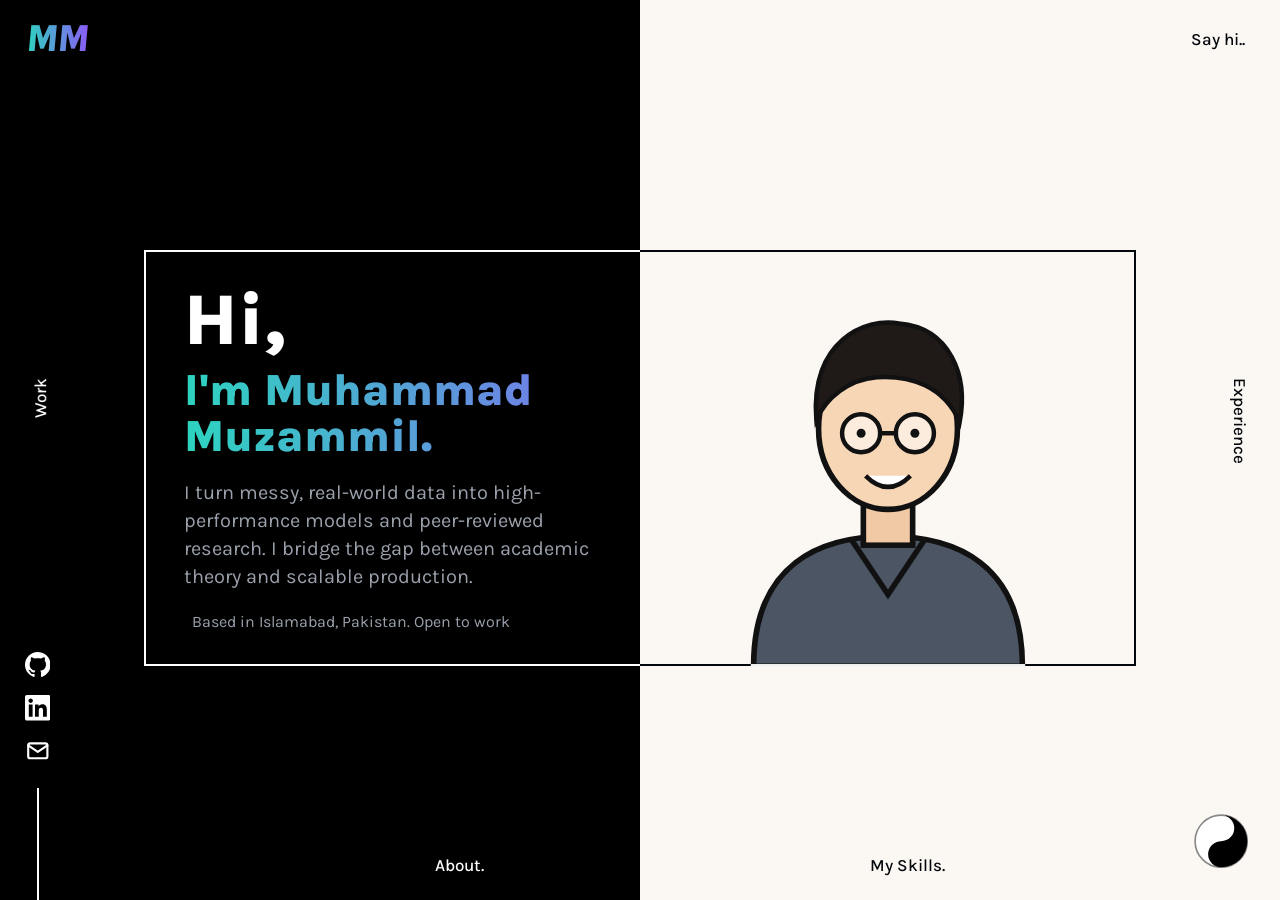
==== index.html @ f8e3b4ed "Add HTML, CSS, and JS files" ====
<!DOCTYPE html>
<html lang="en">
<head>
<meta charset="utf-8">
<meta name="viewport" content="width=device-width, initial-scale=1">
<title>Home | Muhammad Muzammil</title>
<meta name="description" content="Muhammad Muzammil, software engineering student building machine learning pipelines, RAG and LLM systems. Open to work.">
<link rel="preconnect" href="https://fonts.googleapis.com"><link rel="preconnect" href="https://fonts.gstatic.com" crossorigin>
<link href="https://fonts.googleapis.com/css2?family=Karla:ital,wght@0,400;0,500;0,700;0,800;1,800&family=Space+Mono:ital@1&display=swap" rel="stylesheet">
<link rel="stylesheet" href="style.css">
<script src="script.js"></script>
</head>
<body data-page="home">
<main class="hero">
 <div class="hero-box">
  <div class="hero-text">
   <h1><span>Hi,</span><span class="name">I'm Muhammad Muzammil.</span></h1>
   <p>I turn messy, real-world data into high-performance models and peer-reviewed research. I bridge the gap between academic theory and scalable production.</p>
   <p class="more">&nbsp; Based in Islamabad, Pakistan. Open to work</p>
  </div>
  <div class="hero-art"><svg viewBox="0 0 300 360" role="img" aria-label="Drawn avatar of a smiling developer in glasses and a grey hoodie">
<path d="M30 360C30 268 90 244 150 244s120 24 120 116z" fill="#4b5563" stroke="#111" stroke-width="5"/>
<path d="M118 248l32 48 32-48" fill="none" stroke="#111" stroke-width="5"/>
<rect x="128" y="200" width="44" height="52" fill="#f2c9a5" stroke="#111" stroke-width="5"/>
<ellipse cx="150" cy="148" rx="62" ry="72" fill="#f7d6b6" stroke="#111" stroke-width="5"/>
<path d="M86 140C80 70 130 48 160 54c45 4 62 46 54 88-14-32-44-42-74-40-25 2-45 18-54 38z" fill="#1f1a17" stroke="#111" stroke-width="4"/>
<circle cx="126" cy="152" r="17" fill="rgba(255,255,255,.55)" stroke="#111" stroke-width="4"/><circle cx="174" cy="152" r="17" fill="rgba(255,255,255,.55)" stroke="#111" stroke-width="4"/>
<path d="M143 152h14" stroke="#111" stroke-width="4"/><circle cx="126" cy="152" r="4" fill="#111"/><circle cx="174" cy="152" r="4" fill="#111"/>
<path d="M130 190q20 20 40 0" fill="#fff" stroke="#111" stroke-width="4" stroke-linejoin="round"/>
<path d="M60 330l-14-70M240 330l14-70" stroke="#111" stroke-width="5" stroke-linecap="round" opacity=".0"/></svg></div>
 </div>
</main>
</body>
</html>
---- style.css ----
:root{--bg:#000;--fg:#fff;--bg2:#fbf7f3;--mut:#9aa0ab;--line:#fff;--a1:#2dd4bf;--a2:#8b5cf6;--glow1:rgba(139,92,246,.3);--glow2:rgba(45,212,191,.2);--chip:rgba(255,255,255,.08)}
[data-theme=light]{--bg:#fbf7f3;--fg:#111;--bg2:#000;--mut:#555;--line:#111;--a1:#0d9488;--a2:#6d28d9;--glow1:rgba(109,40,217,.14);--glow2:rgba(13,148,136,.14);--chip:rgba(0,0,0,.06)}
*{box-sizing:border-box}
html{scroll-behavior:smooth}
body{margin:0;font:1.0625rem/1.6 Karla,system-ui,sans-serif;color:var(--fg);background:radial-gradient(circle at 85% 10%,var(--glow1),transparent 42%),radial-gradient(circle at 8% 92%,var(--glow2),transparent 42%),var(--bg);background-attachment:fixed;animation:fade .6s both}
h1,h2,h3,h4,p,ul{margin:0;padding:0}ul{list-style:none}
a{color:inherit}
:focus-visible{outline:3px solid var(--a1);outline-offset:3px}
@keyframes fade{from{opacity:0}}
@keyframes rise{from{opacity:0;transform:translateY(16px)}}
@keyframes bob{50%{transform:translateY(-10px)}}
#stars{position:fixed;inset:0;z-index:-1;pointer-events:none}

/* frame */
.logo{position:fixed;left:1.6rem;top:1rem;z-index:5;font:italic 800 2.4rem Karla;text-decoration:none;background:linear-gradient(90deg,var(--a1),var(--a2));-webkit-background-clip:text;background-clip:text;-webkit-text-fill-color:transparent}
.edge a,.rail{position:fixed;z-index:5;color:#fff;mix-blend-mode:difference;font-weight:500;text-decoration:none}
.edge a:hover,.edge a[aria-current]{text-decoration:underline;text-underline-offset:.3em}
.e-left{left:1.7rem;top:42%;writing-mode:vertical-rl;transform:rotate(180deg)}
.e-right{right:1.7rem;top:42%;writing-mode:vertical-rl}
.e-top{right:2.2rem;top:1.6rem}
.e-bl{left:34%;bottom:1.3rem}
.e-br{left:68%;bottom:1.3rem}
.rail{left:1.55rem;bottom:0;display:flex;flex-direction:column;align-items:center;gap:1.1rem}
.rail svg{width:1.6rem;height:1.6rem;display:block}
.rail .line{width:2px;height:7rem;background:#fff;margin-top:.4rem}
.yy{position:fixed;right:2rem;bottom:2rem;z-index:5;width:3.4rem;height:3.4rem;padding:0;border:0;background:none;cursor:pointer}
.yy svg{width:100%;height:100%;transition:transform .6s}
.yy:hover svg{transform:rotate(180deg)}

/* home */
.hero{min-height:100vh;display:grid;place-items:center;padding:6rem 6rem 5rem;background:linear-gradient(90deg,var(--bg) 50%,var(--bg2) 50%)}
.hero-box{position:relative;display:grid;grid-template-columns:1fr 1fr;width:min(100%,62rem);min-height:26rem}
.hero-box::before{content:"";position:absolute;inset:0;border:2px solid #fff;mix-blend-mode:difference;pointer-events:none}
.hero-text{align-self:center;padding:2rem 2.5rem;animation:rise .8s both}
.hero h1{font-size:clamp(2.5rem,6vw,4.5rem);line-height:1.05;font-weight:800}
.hero h1 span{display:block}
.name{margin-top:.5rem;font-size:.62em;background:linear-gradient(90deg,var(--a1),var(--a2),var(--a1));background-size:250% 100%;-webkit-background-clip:text;background-clip:text;-webkit-text-fill-color:transparent;animation:shine 10s linear infinite}
@keyframes shine{to{background-position:250% 0}}
.hero-text p{margin-top:1.2rem;color:var(--mut);font-size:1.25rem;line-height:1.4}
.hero-text .more{margin-top:1.2rem;font-size:1rem}
.hero-art{display:grid;align-items:end;justify-items:center;overflow:visible}
.hero-art svg{width:min(100%,21rem);margin-top:-4.5rem;animation:bob 6s ease-in-out infinite}

/* inner pages */
.page{min-height:100vh;padding:6.5rem 5.5rem 6rem 8.5rem}
.wrap{max-width:62rem;margin:0 auto;display:grid;gap:1.5rem}
.wrap.narrow{max-width:46rem;margin:0}
.ghost{font-size:clamp(3.5rem,12vw,9rem);line-height:.9;font-weight:800;text-transform:uppercase;opacity:.12;margin-bottom:-2rem}
.box{position:relative;border:2px solid var(--line);padding:clamp(1.25rem,3vw,2.25rem);animation:rise .7s both;backdrop-filter:blur(6px)}
.mono{font:italic 400 1rem/1.9 "Space Mono",monospace}
h2{font-size:1.5rem;font-weight:800;margin-bottom:.9rem;background:linear-gradient(90deg,var(--a1),var(--a2));-webkit-background-clip:text;background-clip:text;-webkit-text-fill-color:transparent}
h3{font-size:1.1rem;font-weight:800;line-height:1.4}
.meta,.when,.url,.bar-note{color:var(--mut);font-size:.95rem}
.box p+p,.box h3+p,.box .chips+p{margin-top:.7rem}
.glance{margin-top:1rem;display:grid;gap:.4rem}
.grid2{display:grid;grid-template-columns:repeat(2,minmax(0,1fr));gap:1.5rem}
.grid3{display:grid;grid-template-columns:repeat(auto-fit,minmax(14rem,1fr));gap:1.5rem}
.chips{margin-top:.9rem;display:flex;flex-wrap:wrap;gap:.5rem}
.chips li{padding:.2rem .75rem;border:1px solid var(--line);border-radius:999px;background:var(--chip);font-size:.9rem}
.btn{display:inline-flex;align-items:center;gap:.5rem;margin:.9rem .5rem 0 0;padding:.5rem 1.1rem;border:2px solid var(--line);color:var(--fg);text-decoration:none;font-weight:700;background:transparent;font-family:inherit;font-size:1rem;cursor:pointer;transition:background .15s,color .15s,transform .15s}
.btn:hover{background:var(--fg);color:var(--bg);transform:translateY(-2px)}
.btn svg{width:1.1rem;height:1.1rem}
.url{word-break:break-all;margin-top:.5rem}
.side-art{position:fixed;right:6rem;top:50%;width:15rem;margin-top:-10rem;animation:bob 7s ease-in-out infinite;z-index:-1}

/* work */
.top2{display:grid;grid-template-columns:1.25fr 1fr;gap:1.5rem 2.5rem;align-items:start}
.bars{display:grid;gap:.6rem}
.bar-row{display:grid;grid-template-columns:4.5rem 1fr 3.2rem;align-items:center;gap:.75rem;font-size:.95rem}
.bar-val{font-weight:800;text-align:right}
.bar{display:block;height:.8rem}
.bar>span{display:block;height:100%;width:var(--w);background:var(--mut);transition:width 1s cubic-bezier(.2,.8,.3,1)}
.bar.strong>span{background:linear-gradient(90deg,var(--a1),var(--a2))}
.js .bar>span{width:0}.js .bars.in .bar>span{width:var(--w)}
.stats{margin-top:1.2rem;display:grid;grid-template-columns:repeat(3,1fr);gap:.75rem}
.stats strong{display:block;font-size:1.4rem;color:var(--a1)}.stats span{font-size:.85rem;color:var(--mut)}
.details{margin-top:1.5rem;display:grid;grid-template-columns:repeat(2,1fr);gap:1rem}
.details div{padding:1rem 1.2rem;border:1px solid var(--line);background:var(--chip)}
.details h4{margin-bottom:.35rem;font-size:1rem}.details .wide{grid-column:1/-1}

/* form */
.form{display:grid;gap:1rem}.field{display:grid;gap:.3rem}.field label{font-weight:700}
.field input,.field textarea{width:100%;font:inherit;color:var(--fg);background:var(--chip);border:2px solid var(--line);padding:.6rem .8rem}
.field textarea{min-height:8rem;resize:vertical}
.hp{position:absolute;left:-9999px}
.status{min-height:1.4rem;color:var(--mut)}
.big{font-size:1.4rem;font-weight:700;margin-top:.8rem}

@media(max-width:1100px){.side-art{display:none}}
@media(max-width:820px){
 .edge{position:fixed;left:0;right:0;bottom:0;z-index:6;display:flex;justify-content:space-around;gap:.5rem;padding:.7rem .5rem;background:var(--bg);border-top:1px solid var(--line)}
 .edge a{position:static;writing-mode:horizontal-tb;transform:none;mix-blend-mode:normal;color:var(--fg);font-size:.85rem}
 .rail{display:none}.logo{left:1rem;font-size:2rem}
 .yy{right:1rem;bottom:4.5rem;width:2.6rem;height:2.6rem}
 .hero{padding:5.5rem 1.2rem 6rem;background:linear-gradient(180deg,var(--bg) 52%,var(--bg2) 52%)}
 .hero-box{grid-template-columns:1fr}.hero-art svg{width:15rem;margin-top:0}
 .page{padding:5rem 1.2rem 7rem}
 .grid2,.top2,.details{grid-template-columns:1fr}
}
@media(prefers-reduced-motion:reduce){*,*::before{animation:none!important;transition:none!important}}
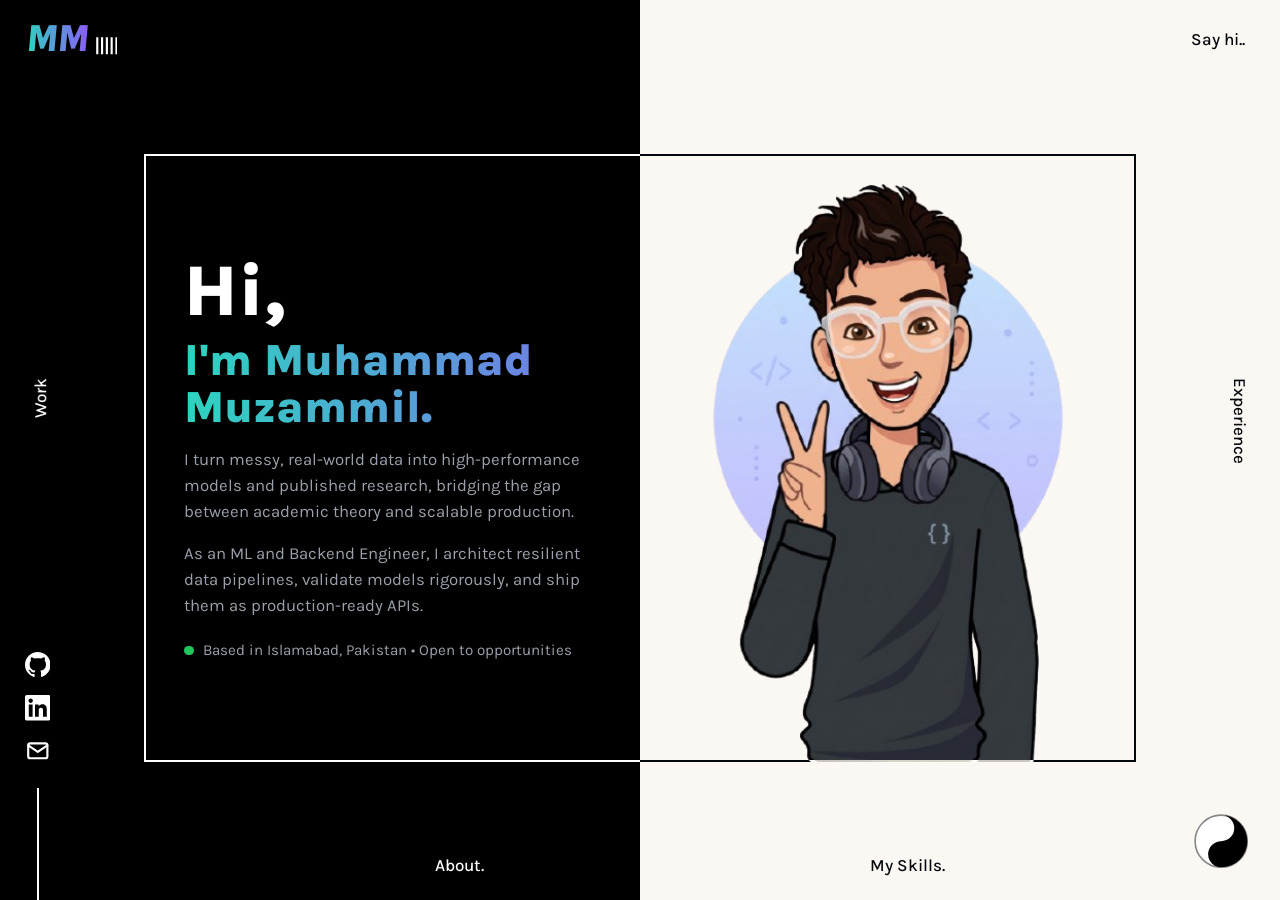
==== commit 9e1a4506: "fix: add avatar, and improve styling" ====
--- a/index.html
+++ b/index.html
@@ -3,31 +3,58 @@
 <head>
 <meta charset="utf-8">
 <meta name="viewport" content="width=device-width, initial-scale=1">
-<title>Home | Muhammad Muzammil</title>
+<title>Muhammad Muzammil</title>
+<link rel="icon" href="assets/images/avatar.png" type="image/svg+xml">
+<link rel="icon" href="assets/images/avatar.png" sizes="32x32" type="image/png">
+<link rel="apple-touch-icon" href="assets/images/avatar.png">
 <meta name="description" content="Muhammad Muzammil, software engineering student building machine learning pipelines, RAG and LLM systems. Open to work.">
 <link rel="preconnect" href="https://fonts.googleapis.com"><link rel="preconnect" href="https://fonts.gstatic.com" crossorigin>
 <link href="https://fonts.googleapis.com/css2?family=Karla:ital,wght@0,400;0,500;0,700;0,800;1,800&family=Space+Mono:ital@1&display=swap" rel="stylesheet">
-<link rel="stylesheet" href="style.css">
-<script src="script.js"></script>
+<link rel="stylesheet" href="assets/css/style.css">
+<script src="assets/js/script.js"></script>
 </head>
 <body data-page="home">
 <main class="hero">
  <div class="hero-box">
   <div class="hero-text">
    <h1><span>Hi,</span><span class="name">I'm Muhammad Muzammil.</span></h1>
-   <p>I turn messy, real-world data into high-performance models and peer-reviewed research. I bridge the gap between academic theory and scalable production.</p>
-   <p class="more">&nbsp; Based in Islamabad, Pakistan. Open to work</p>
+   <p>I turn messy, real-world data into high-performance models and published research, bridging the gap between academic theory and scalable production.</p>
+   <p>As an ML and Backend Engineer, I architect resilient data pipelines, validate models rigorously, and ship them as production-ready APIs.</p>
+   <p class="more"><span class="live" aria-hidden="true"></span>Based in Islamabad, Pakistan &bull; Open to opportunities</p>
   </div>
-  <div class="hero-art"><svg viewBox="0 0 300 360" role="img" aria-label="Drawn avatar of a smiling developer in glasses and a grey hoodie">
-<path d="M30 360C30 268 90 244 150 244s120 24 120 116z" fill="#4b5563" stroke="#111" stroke-width="5"/>
-<path d="M118 248l32 48 32-48" fill="none" stroke="#111" stroke-width="5"/>
-<rect x="128" y="200" width="44" height="52" fill="#f2c9a5" stroke="#111" stroke-width="5"/>
-<ellipse cx="150" cy="148" rx="62" ry="72" fill="#f7d6b6" stroke="#111" stroke-width="5"/>
-<path d="M86 140C80 70 130 48 160 54c45 4 62 46 54 88-14-32-44-42-74-40-25 2-45 18-54 38z" fill="#1f1a17" stroke="#111" stroke-width="4"/>
-<circle cx="126" cy="152" r="17" fill="rgba(255,255,255,.55)" stroke="#111" stroke-width="4"/><circle cx="174" cy="152" r="17" fill="rgba(255,255,255,.55)" stroke="#111" stroke-width="4"/>
-<path d="M143 152h14" stroke="#111" stroke-width="4"/><circle cx="126" cy="152" r="4" fill="#111"/><circle cx="174" cy="152" r="4" fill="#111"/>
-<path d="M130 190q20 20 40 0" fill="#fff" stroke="#111" stroke-width="4" stroke-linejoin="round"/>
-<path d="M60 330l-14-70M240 330l14-70" stroke="#111" stroke-width="5" stroke-linecap="round" opacity=".0"/></svg></div>
+  <div class="hero-art"><img src="assets/images/avatar.png" alt="Avatar of Muhammad Muzammil" onerror="this.remove();var f=document.getElementById('fallbackAvatar');f.style.display='block'"><svg id="fallbackAvatar" style="display:none" viewBox="0 0 400 440" role="img" aria-label="Drawn avatar of a young man with swept dark hair and clear glasses, smiling and showing two peace signs, wearing a dark t-shirt">
+<defs><linearGradient id="avg" x1="0" y1="0" x2="1" y2="1"><stop offset="0" stop-color="#2dd4bf"/><stop offset="1" stop-color="#8b5cf6"/></linearGradient></defs>
+<circle cx="200" cy="290" r="172" fill="url(#avg)" opacity=".3"/>
+<path d="M50 440C50 340 110 296 200 296s150 44 150 144z" fill="#3a3f47" stroke="#111" stroke-width="6"/>
+<g>
+<path d="M122 332L76 408L90 318" fill="none" stroke="#111" stroke-width="46" stroke-linecap="round" stroke-linejoin="round"/>
+<path d="M122 332L76 408L90 318" fill="none" stroke="#3a3f47" stroke-width="35" stroke-linecap="round" stroke-linejoin="round"/>
+<path d="M82 288L68 236M98 288L114 238" stroke="#111" stroke-width="20" stroke-linecap="round"/>
+<path d="M82 288L68 236M98 288L114 238" stroke="#d0996e" stroke-width="10" stroke-linecap="round"/>
+<circle cx="90" cy="298" r="21" fill="#d0996e" stroke="#111" stroke-width="6"/>
+<path d="M76 304q8 8 18 6" fill="none" stroke="#111" stroke-width="4" stroke-linecap="round"/>
+</g>
+<g transform="translate(400 0) scale(-1 1)"><g>
+<path d="M122 332L76 408L90 318" fill="none" stroke="#111" stroke-width="46" stroke-linecap="round" stroke-linejoin="round"/>
+<path d="M122 332L76 408L90 318" fill="none" stroke="#3a3f47" stroke-width="35" stroke-linecap="round" stroke-linejoin="round"/>
+<path d="M82 288L68 236M98 288L114 238" stroke="#111" stroke-width="20" stroke-linecap="round"/>
+<path d="M82 288L68 236M98 288L114 238" stroke="#d0996e" stroke-width="10" stroke-linecap="round"/>
+<circle cx="90" cy="298" r="21" fill="#d0996e" stroke="#111" stroke-width="6"/>
+<path d="M76 304q8 8 18 6" fill="none" stroke="#111" stroke-width="4" stroke-linecap="round"/>
+</g></g>
+<rect x="178" y="240" width="44" height="58" fill="#d0996e" stroke="#111" stroke-width="6"/>
+<path d="M168 294Q200 330 232 294Z" fill="#d0996e"/><path d="M166 292Q200 336 234 292" fill="none" stroke="#111" stroke-width="5"/>
+<circle cx="147" cy="172" r="12" fill="#d0996e" stroke="#111" stroke-width="5"/><circle cx="253" cy="172" r="12" fill="#d0996e" stroke="#111" stroke-width="5"/>
+<path d="M148 160C148 108 172 88 200 88s52 20 52 72c0 48-20 86-52 90-32-4-52-42-52-90z" fill="#d0996e" stroke="#111" stroke-width="6"/>
+<path d="M142 158C126 92 162 60 206 62c46 2 68 36 56 90-6-28-20-44-44-46-32-2-58 12-72 38z" fill="#1a1512" stroke="#111" stroke-width="5"/>
+<path d="M170 66C160 42 184 30 200 44M214 62Q222 38 240 40" fill="none" stroke="#1a1512" stroke-width="6" stroke-linecap="round"/>
+<path d="M164 150h26M210 150h26" stroke="#1a1512" stroke-width="7" stroke-linecap="round"/>
+<rect x="156" y="158" width="44" height="32" rx="9" fill="rgba(255,255,255,.4)" stroke="#4b5563" stroke-width="5"/><rect x="202" y="158" width="44" height="32" rx="9" fill="rgba(255,255,255,.4)" stroke="#4b5563" stroke-width="5"/>
+<path d="M200 168h2M156 166l-10-2M246 166l10-2" stroke="#4b5563" stroke-width="5" stroke-linecap="round"/>
+<circle cx="178" cy="174" r="5.5" fill="#111"/><circle cx="224" cy="174" r="5.5" fill="#111"/><circle cx="180" cy="172" r="1.6" fill="#fff"/><circle cx="226" cy="172" r="1.6" fill="#fff"/>
+<path d="M201 176q-9 22-3 30 8 4 15 0" fill="none" stroke="#9a5d36" stroke-width="4" stroke-linecap="round"/>
+<path d="M174 218Q200 248 226 218Z" fill="#fff" stroke="#111" stroke-width="5" stroke-linejoin="round"/><path d="M180 224h40" stroke="#111" stroke-width="2.5" opacity=".5"/>
+</svg></div>
  </div>
 </main>
 </body>
--- a/assets/css/style.css
+++ b/assets/css/style.css
@@ -0,0 +1,132 @@
+:root{--bg:#000;--fg:#fff;--bg2:#fbf7f3;--mut:#9aa0ab;--line:#fff;--a1:#2dd4bf;--a2:#8b5cf6;--glow1:rgba(139,92,246,.3);--glow2:rgba(45,212,191,.2);--chip:rgba(255,255,255,.08)}
+[data-theme=light]{--bg:#fbf7f3;--fg:#111;--bg2:#000;--mut:#555;--line:#111;--a1:#0d9488;--a2:#6d28d9;--glow1:rgba(109,40,217,.14);--glow2:rgba(13,148,136,.14);--chip:rgba(0,0,0,.06)}
+*{box-sizing:border-box}
+html{scroll-behavior:smooth}
+body{margin:0;font:1.0625rem/1.6 Karla,system-ui,sans-serif;color:var(--fg);background:radial-gradient(circle at 85% 10%,var(--glow1),transparent 42%),radial-gradient(circle at 8% 92%,var(--glow2),transparent 42%),var(--bg);background-attachment:fixed;animation:fade .6s both}
+h1,h2,h3,h4,p,ul{margin:0;padding:0}ul{list-style:none}
+a{color:inherit}
+:focus-visible{outline:3px solid var(--a1);outline-offset:3px}
+@keyframes fade{from{opacity:0}}
+@keyframes rise{from{opacity:0;transform:translateY(16px)}}
+@keyframes bob{50%{transform:translateY(-10px)}}
+#stars{position:fixed;inset:0;z-index:-1;pointer-events:none}
+
+/* frame */
+.logo{position:fixed;left:1.6rem;top:1rem;z-index:5;font:italic 800 2.4rem Karla;text-decoration:none;background:linear-gradient(90deg,var(--a1),var(--a2));-webkit-background-clip:text;background-clip:text;-webkit-text-fill-color:transparent}
+.edge a,.rail{position:fixed;z-index:5;color:#fff;mix-blend-mode:difference;font-weight:500;text-decoration:none}
+.edge a:hover,.edge a[aria-current]{text-decoration:underline;text-underline-offset:.3em}
+.e-left{left:1.7rem;top:42%;writing-mode:vertical-rl;transform:rotate(180deg)}
+.e-right{right:1.7rem;top:42%;writing-mode:vertical-rl}
+.e-top{right:2.2rem;top:1.6rem}
+.e-bl{left:34%;bottom:1.3rem}
+.e-br{left:68%;bottom:1.3rem}
+.rail{left:1.55rem;bottom:0;display:flex;flex-direction:column;align-items:center;gap:1.1rem}
+.rail svg{width:1.6rem;height:1.6rem;display:block}
+.rail .line{width:2px;height:7rem;background:#fff;margin-top:.4rem}
+.yy{position:fixed;right:2rem;bottom:2rem;z-index:5;width:3.4rem;height:3.4rem;padding:0;border:0;background:none;cursor:pointer}
+.yy svg{width:100%;height:100%;transition:transform .6s}
+.yy:hover svg{transform:rotate(180deg)}
+
+/* home */
+.hero{min-height:100vh;display:grid;place-items:center;padding:6rem 6rem 5rem;background:linear-gradient(90deg,var(--bg) 50%,var(--bg2) 50%)}
+.hero-box{position:relative;display:grid;grid-template-columns:1fr 1fr;width:min(100%,62rem);min-height:26rem}
+.hero-box::before{content:"";position:absolute;inset:0;border:2px solid #fff;mix-blend-mode:difference;pointer-events:none}
+.hero-text{align-self:center;padding:2rem 2.5rem;animation:rise .8s both}
+.hero h1{font-size:clamp(2.5rem,6vw,4.5rem);line-height:1.05;font-weight:800}
+.hero h1 span{display:block}
+.name{margin-top:.5rem;font-size:.62em;background:linear-gradient(90deg,var(--a1),var(--a2),var(--a1));background-size:250% 100%;-webkit-background-clip:text;background-clip:text;-webkit-text-fill-color:transparent;animation:shine 10s linear infinite}
+@keyframes shine{to{background-position:250% 0}}
+.hero-text p{margin-top:1.2rem;color:var(--mut);font-size:1.25rem;line-height:1.4}
+.hero-text .more{margin-top:1.2rem;font-size:1rem}
+.hero-art{display:grid;align-items:end;justify-items:center;overflow:visible}
+.hero-art svg{width:min(100%,21rem);margin-top:-4.5rem;animation:bob 6s ease-in-out infinite}
+
+/* inner pages */
+.page{min-height:100vh;padding:6.5rem 5.5rem 6rem 8.5rem}
+.wrap{max-width:62rem;margin:0 auto;display:grid;gap:1.5rem}
+.wrap.narrow{max-width:46rem;margin:0}
+.ghost{font-size:clamp(3.5rem,12vw,9rem);line-height:.9;font-weight:800;text-transform:uppercase;opacity:.12;margin-bottom:-2rem}
+.box{position:relative;border:2px solid var(--line);padding:clamp(1.25rem,3vw,2.25rem);animation:rise .7s both;backdrop-filter:blur(6px)}
+.mono{font:italic 400 1rem/1.9 "Space Mono",monospace}
+h2{font-size:1.5rem;font-weight:800;margin-bottom:.9rem;background:linear-gradient(90deg,var(--a1),var(--a2));-webkit-background-clip:text;background-clip:text;-webkit-text-fill-color:transparent}
+h3{font-size:1.1rem;font-weight:800;line-height:1.4}
+.meta,.when,.url,.bar-note{color:var(--mut);font-size:.95rem}
+.box p+p,.box h3+p,.box .chips+p{margin-top:.7rem}
+.glance{margin-top:1rem;display:grid;gap:.4rem}
+.grid2{display:grid;grid-template-columns:repeat(2,minmax(0,1fr));gap:1.5rem}
+.grid3{display:grid;grid-template-columns:repeat(auto-fit,minmax(14rem,1fr));gap:1.5rem}
+.chips{margin-top:.9rem;display:flex;flex-wrap:wrap;gap:.5rem}
+.chips li{padding:.2rem .75rem;border:1px solid var(--line);border-radius:999px;background:var(--chip);font-size:.9rem}
+.btn{display:inline-flex;align-items:center;gap:.5rem;margin:.9rem .5rem 0 0;padding:.5rem 1.1rem;border:2px solid var(--line);color:var(--fg);text-decoration:none;font-weight:700;background:transparent;font-family:inherit;font-size:1rem;cursor:pointer;transition:background .15s,color .15s,transform .15s}
+.btn:hover{background:var(--fg);color:var(--bg);transform:translateY(-2px)}
+.btn svg{width:1.1rem;height:1.1rem}
+.url{word-break:break-all;margin-top:.5rem}
+.side-art{position:fixed;right:6rem;top:50%;width:15rem;margin-top:-10rem;animation:bob 7s ease-in-out infinite;z-index:-1}
+
+/* work */
+.top2{display:grid;grid-template-columns:1.25fr 1fr;gap:1.5rem 2.5rem;align-items:start}
+.bars{display:grid;gap:.6rem}
+.bar-row{display:grid;grid-template-columns:4.5rem 1fr 3.2rem;align-items:center;gap:.75rem;font-size:.95rem}
+.bar-val{font-weight:800;text-align:right}
+.bar{display:block;height:.8rem}
+.bar>span{display:block;height:100%;width:var(--w);background:var(--mut);transition:width 1s cubic-bezier(.2,.8,.3,1)}
+.bar.strong>span{background:linear-gradient(90deg,var(--a1),var(--a2))}
+.js .bar>span{width:0}.js .bars.in .bar>span{width:var(--w)}
+.stats{margin-top:1.2rem;display:grid;grid-template-columns:repeat(3,1fr);gap:.75rem}
+.stats strong{display:block;font-size:1.4rem;color:var(--a1)}.stats span{font-size:.85rem;color:var(--mut)}
+.details{margin-top:1.5rem;display:grid;grid-template-columns:repeat(2,1fr);gap:1rem}
+.details div{padding:1rem 1.2rem;border:1px solid var(--line);background:var(--chip)}
+.details h4{margin-bottom:.35rem;font-size:1rem}.details .wide{grid-column:1/-1}
+
+/* form */
+.form{display:grid;gap:1rem}.field{display:grid;gap:.3rem}.field label{font-weight:700}
+.field input,.field textarea{width:100%;font:inherit;color:var(--fg);background:var(--chip);border:2px solid var(--line);padding:.6rem .8rem}
+.field textarea{min-height:8rem;resize:vertical}
+.hp{position:absolute;left:-9999px}
+.status{min-height:1.4rem;color:var(--mut)}
+.big{font-size:1.4rem;font-weight:700;margin-top:.8rem}
+
+@media(max-width:1100px){.side-art{display:none}}
+@media(max-width:820px){
+ .edge{position:fixed;left:0;right:0;bottom:0;z-index:6;display:flex;justify-content:space-around;gap:.5rem;padding:.7rem .5rem;background:var(--bg);border-top:1px solid var(--line)}
+ .edge a{position:static;writing-mode:horizontal-tb;transform:none;mix-blend-mode:normal;color:var(--fg);font-size:.85rem}
+ .rail{display:none}.logo{left:1rem;font-size:2rem}
+ .yy{right:1rem;bottom:4.5rem;width:2.6rem;height:2.6rem}
+ .hero{padding:5.5rem 1.2rem 6rem;background:linear-gradient(180deg,var(--bg) 52%,var(--bg2) 52%)}
+ .hero-box{grid-template-columns:1fr}.hero-art svg{width:15rem;margin-top:0}
+ .page{padding:5rem 1.2rem 7rem}
+ .grid2,.top2,.details{grid-template-columns:1fr}
+}
+@media(prefers-reduced-motion:reduce){*,*::before{animation:none!important;transition:none!important}}
+
+.hero-text p.hook{margin-top:1.1rem;color:var(--fg);font-size:clamp(1.3rem,2.4vw,1.7rem);font-weight:800;line-height:1.25}
+.hero-text p.hook+p{margin-top:.8rem;font-size:1.05rem}
+
+.hero-art svg{width:min(100%,24rem);margin-top:-5rem}
+@media(max-width:820px){.hero-art svg{width:17rem;margin-top:0}}
+
+.hero-art img{display:block;width:min(100%,24rem);margin-top:-5rem;animation:bob 6s ease-in-out infinite}
+@media(max-width:820px){.hero-art img{width:17rem;margin-top:0}}
+
+.hero-text p{margin-top:1rem;font-size:1.05rem;line-height:1.55;color:var(--mut)}
+.hero-text .more{font-size:.95rem}
+
+.hero-text .more{display:flex;align-items:center;gap:.6rem}
+.live{flex:none;width:.6rem;height:.6rem;border-radius:50%;background:#22c55e}
+
+/* Sidebar */
+.menu{position:fixed;left:5.3rem;top:1.55rem;z-index:5;width:2.6rem;height:2.6rem;padding:0;border:0;background:none;color:#fff;mix-blend-mode:difference;cursor:pointer}
+.menu svg{display:block;width:1.6rem;height:1.6rem;margin:auto}
+.scrim{position:fixed;inset:0;z-index:15;background:rgba(0,0,0,.55);opacity:0;visibility:hidden;transition:opacity .3s,visibility 0s .3s}
+.side{position:fixed;left:0;top:0;bottom:0;z-index:20;width:min(20rem,85vw);padding:5rem 2rem 2rem;display:flex;flex-direction:column;gap:2rem;overflow:auto;background:var(--bg);border-right:2px solid var(--line);transform:translateX(-100%);visibility:hidden;transition:transform .3s,visibility 0s .3s}
+.menu-open{overflow:hidden}
+.menu-open .side{transform:none;visibility:visible;transition:transform .3s}
+.menu-open .scrim{opacity:1;visibility:visible;transition:opacity .3s}
+.side-x{position:absolute;top:1rem;right:1.2rem;padding:0 .3rem;font-size:2.2rem;line-height:1;background:none;border:0;color:var(--fg);cursor:pointer}
+.side ul{display:grid;gap:.4rem}
+.side ul a{font-size:1.7rem;font-weight:800;text-decoration:none}
+.side ul a:hover,.side ul a[aria-current]{background:linear-gradient(90deg,var(--a1),var(--a2));-webkit-background-clip:text;background-clip:text;-webkit-text-fill-color:transparent}
+.side-soc{display:flex;gap:1.1rem}
+.side-soc svg{display:block;width:1.6rem;height:1.6rem}
+.side-mail{margin-top:auto;color:var(--mut);text-decoration:none;word-break:break-all}
+@media(max-width:820px){.menu{left:4rem;top:1rem}}
